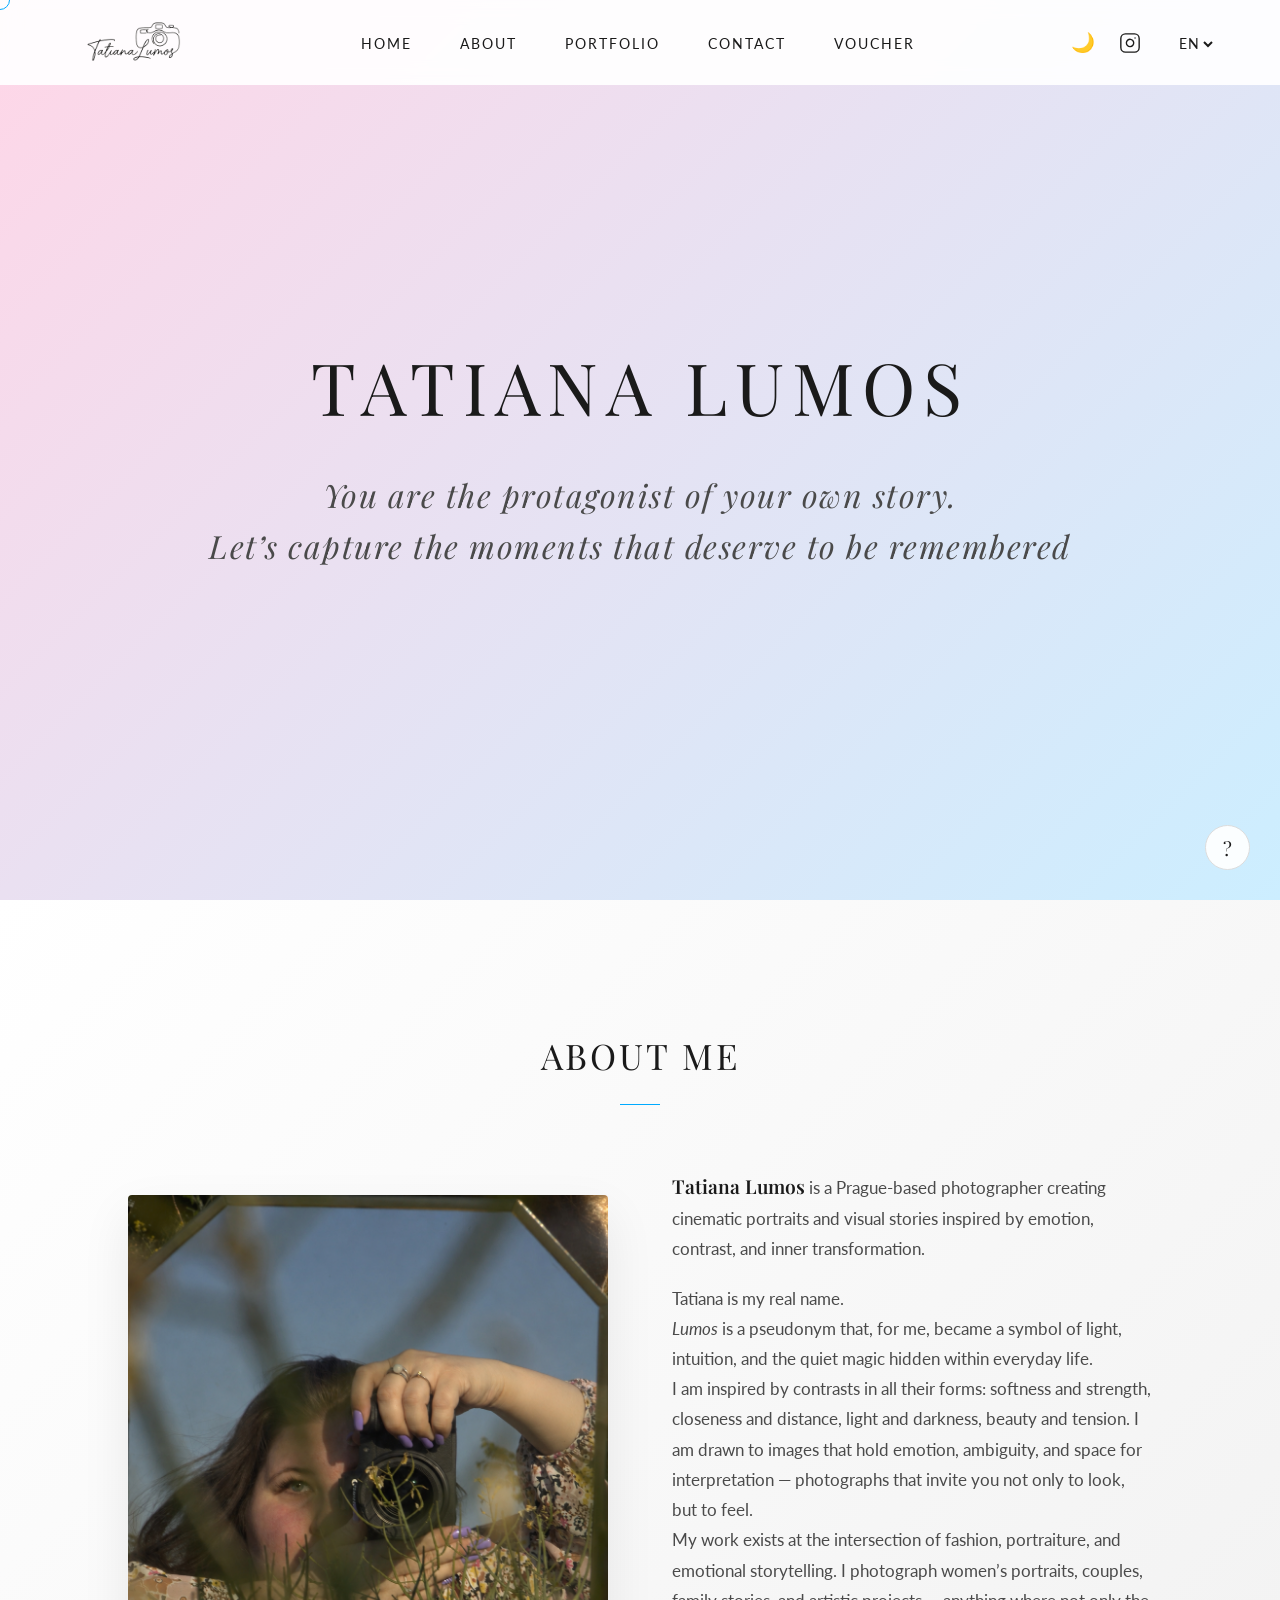
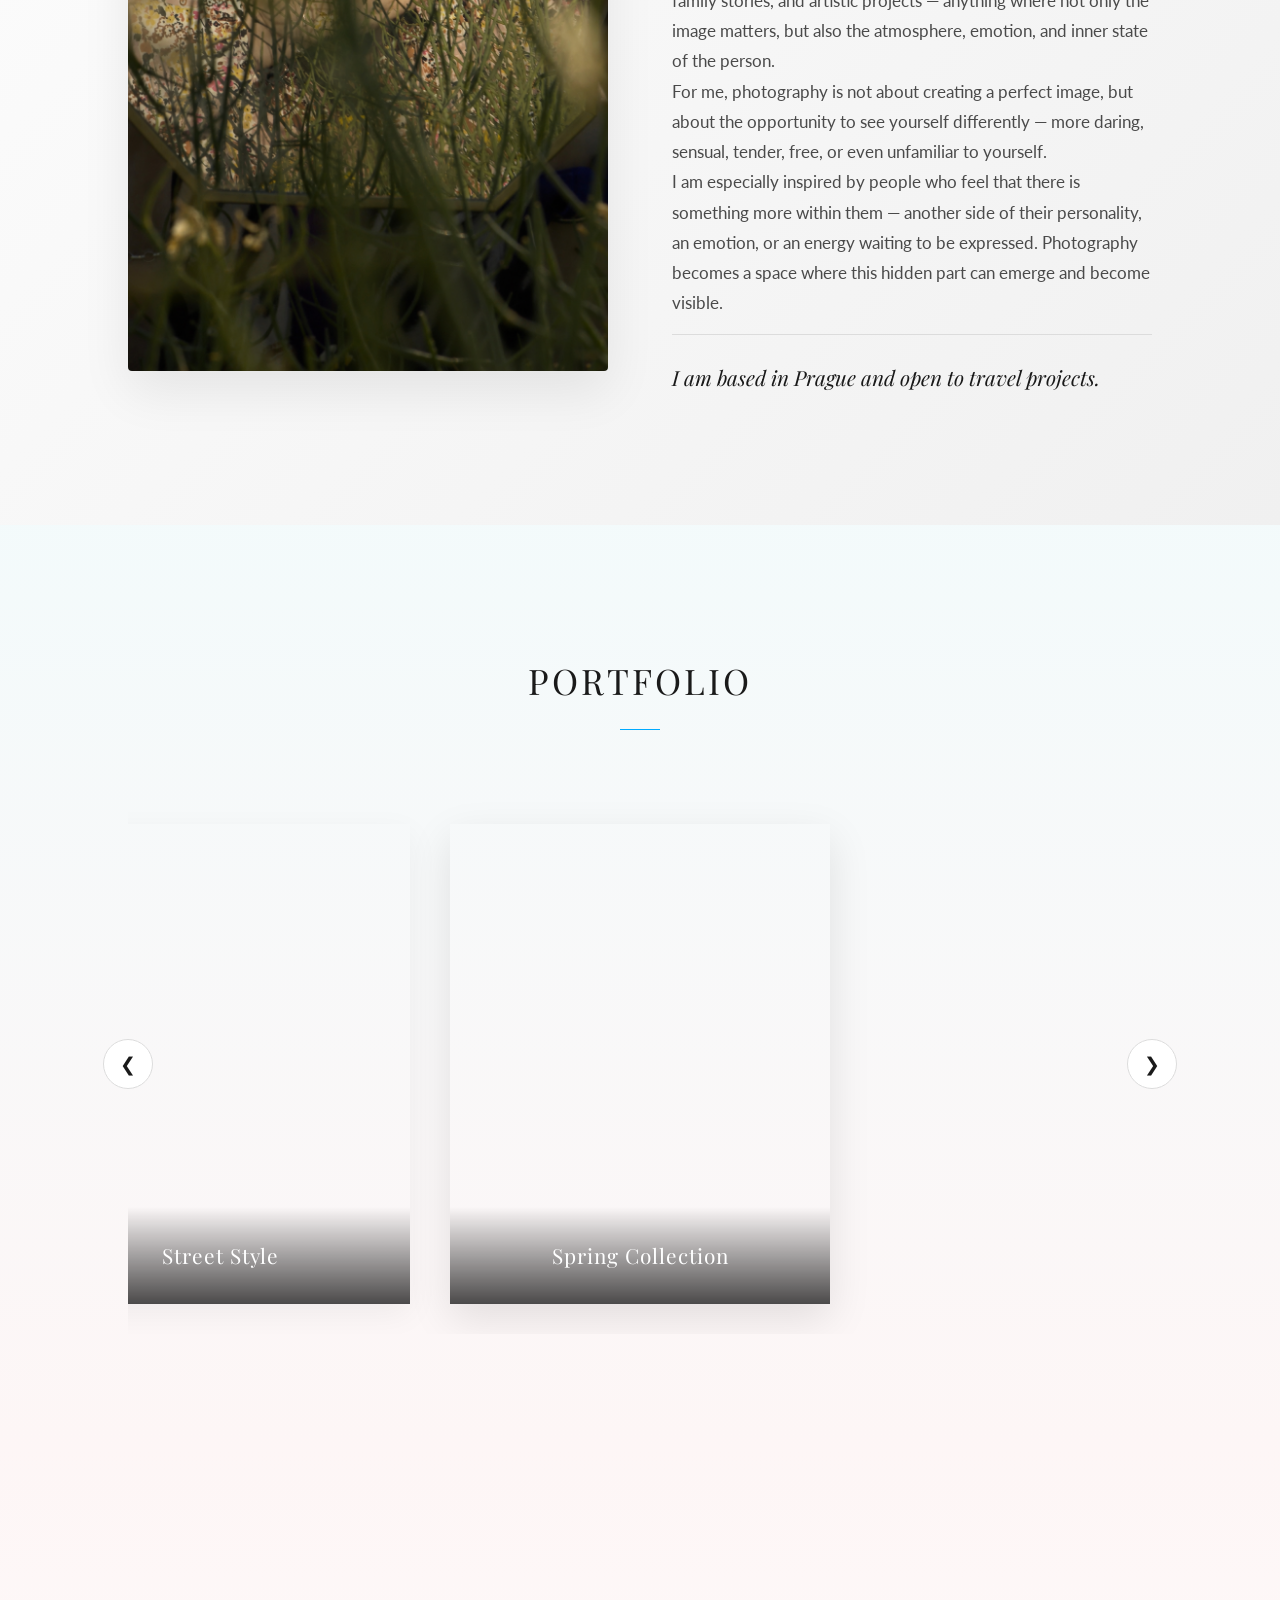
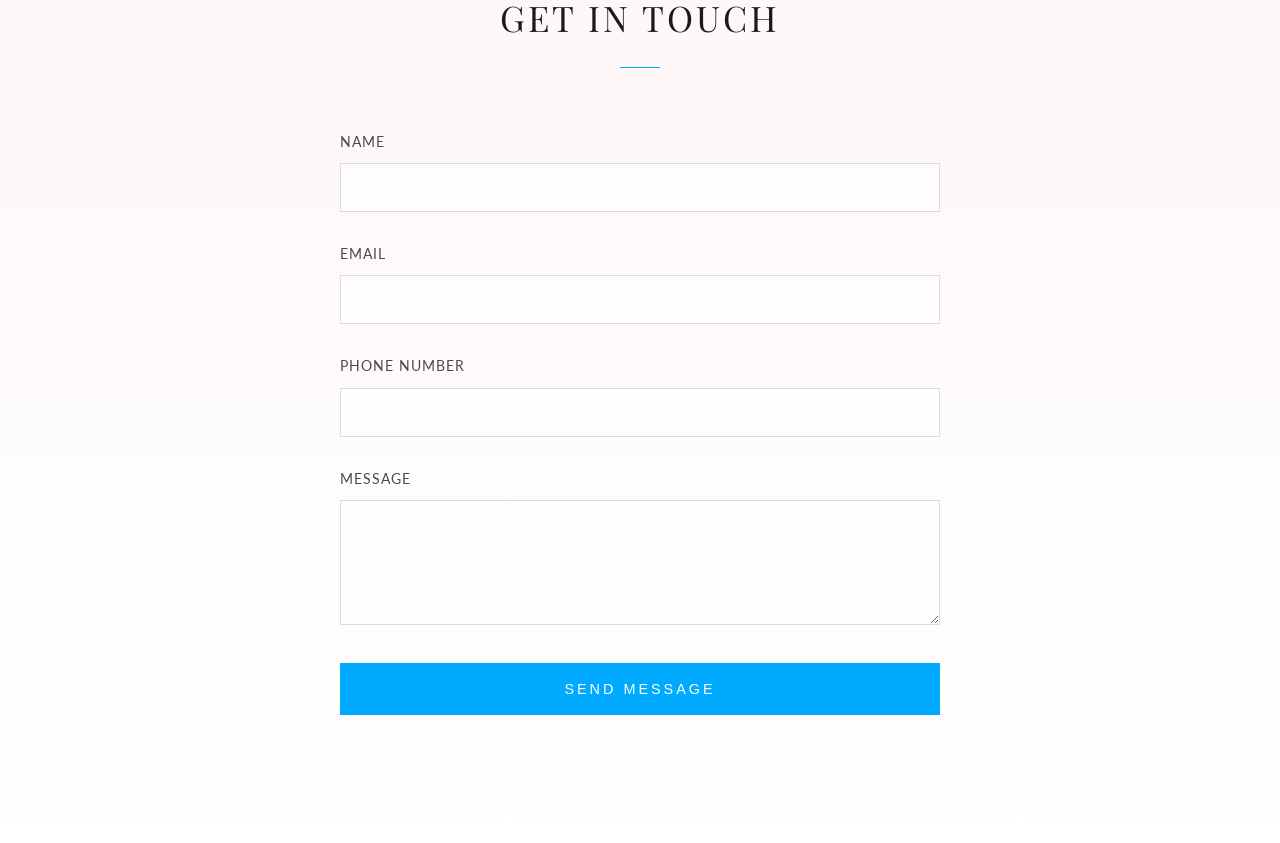
==== index.html @ 55323569 "Add voucher link to navigation menu" ====
<!DOCTYPE html>
<html lang="en">
<head>
    <meta charset="UTF-8">
    <meta name="viewport" content="width=device-width, initial-scale=1.0">
    <title>Tatiana Lumos | Fashion Photography</title>
    <link rel="stylesheet" href="https://cdn.jsdelivr.net/npm/swiper@11/swiper-bundle.min.css" />
    <link rel="stylesheet" href="style.css">
    <link href="https://fonts.googleapis.com/css2?family=Playfair+Display:ital,wght@0,400;0,600;1,400&family=Lato:wght@300;400&display=swap" rel="stylesheet">
    <link href="https://fonts.googleapis.com/css2?family=Italianno&display=swap" rel="stylesheet">
    <link rel="stylesheet" href="https://cdnjs.cloudflare.com/ajax/libs/intl-tel-input/17.0.8/css/intlTelInput.min.css"/>
</head>
<body>
    <div id="camera-flash"></div>
    <div class="custom-cursor"></div>

    <nav class="navbar">
        <a href="#home" class="logo">
            <img src="./bilder/Tatiana_Lumos_Logo.png" alt="Tatiana Lumos Logo" class="logo-img">
        </a>

        <ul class="nav-links">
            <li><a href="#home" data-i18n="nav_home">Home</a></li>
            <li><a href="#about" data-i18n="nav_about">About</a></li>
            <li><a href="#portfolio" data-i18n="nav_portfolio">Portfolio</a></li>
            <li><a href="#contact" data-i18n="nav_contact">Contact</a></li>
            <li><a class='voucher-link' data-i18n='nav_voucher' href='/certificate'>Voucher</a></li>
        </ul>

        <div class="nav-controls">
            <button id="theme-toggle" class="theme-btn" aria-label="Toggle Theme">🌙</button>
            <a href="https://instagram.com/tatiana_lumos" target="_blank" class="ig-btn" aria-label="Instagram">
        <svg viewBox="0 0 24 24" width="22" height="22" stroke="currentColor" stroke-width="1.5" fill="none" stroke-linecap="round" stroke-linejoin="round">
        <rect x="2" y="2" width="20" height="20" rx="5" ry="5"></rect>
        <path d="M16 11.37A4 4 0 1 1 12.63 8 4 4 0 0 1 16 11.37z"></path>
        <line x1="17.5" y1="6.5" x2="17.51" y2="6.5"></line>
    </svg>
</a>
            
            <div class="language-switcher">
                <select id="lang-select">
                    <option value="en">EN</option>
                    <option value="cs">CS</option>
                    <option value="ru">RU</option>
                </select>
            </div>
            <button class="hamburger" id="hamburger-btn" aria-label="Menu">
                <span></span>
                <span></span>
                <span></span>
            </button>
        </div>
    </nav>

    <div class="mobile-overlay" id="mobile-menu">
        <ul class="mobile-nav-links">
            <li><a href="#home" data-i18n="nav_home" onclick="toggleMobileMenu()">Home</a></li>
            <li><a href="#about" data-i18n="nav_about" onclick="toggleMobileMenu()">About</a></li>
            <li><a href="#portfolio" data-i18n="nav_portfolio" onclick="toggleMobileMenu()">Portfolio</a></li>
            <li><a href="#contact" data-i18n="nav_contact" onclick="toggleMobileMenu()">Contact</a></li>
            <li><a data-i18n='nav_voucher' href='/certificate' onclick='toggleMobileMenu()'>Voucher</a></li>
        </ul>
    </div>

    <header id="home" class="hero section">
        <div class="hero-content">
            <h1 data-i18n="hero_title">Tatiana Lumos</h1>
            <p data-i18n="hero_subtitle">You are the protagonist of your own story. 
                <p data-i18n="herosub2">Let’s capture the moments that deserve to be remembered
        </div>
    </header>

    <section id="about" class="section bg-about">
        <h2 class="section-title" data-i18n="about_title">About Me</h2>
        
        <div class="about-grid">
            <div class="about-image">
                <img src="./bilder/A3D9AAAB-E01A-4AA0-B974-B013BA46C874.PNG" alt="Tatiana Lumos Photography" class="about-img">
            </div>
            
            <div class="about-text">
                <p data-i18n="about_p1"><strong>Tatiana Lumos</strong> is a Prague-based photographer creating cinematic portraits and visual stories inspired by emotion, contrast, and inner transformation.</p>
                
                <div id="about-more" class="about-more-content">
                    <p data-i18n="about_p2">Tatiana is my real name.<br><em>Lumos</em> is a pseudonym that, for me, became a symbol of light, intuition, and the quiet magic hidden within everyday life.</p>
                    
                    <p data-i18n="about_p3">I am inspired by contrasts in all their forms: softness and strength, closeness and distance, light and darkness, beauty and tension. I am drawn to images that hold emotion, ambiguity, and space for interpretation — photographs that invite you not only to look, but to feel.</p>
                    
                    <p data-i18n="about_p4">My work exists at the intersection of fashion, portraiture, and emotional storytelling. I photograph women’s portraits, couples, family stories, and artistic projects — anything where not only the image matters, but also the atmosphere, emotion, and inner state of the person.</p>
                    
                    <p data-i18n="about_p5">For me, photography is not about creating a perfect image, but about the opportunity to see yourself differently — more daring, sensual, tender, free, or even unfamiliar to yourself.</p>
                    
                    <p data-i18n="about_p6">I am especially inspired by people who feel that there is something more within them — another side of their personality, an emotion, or an energy waiting to be expressed. Photography becomes a space where this hidden part can emerge and become visible.</p>
                    
                    <p class="about-location" data-i18n="about_location">I am based in Prague and open to travel projects.</p>
                </div>
                
                <button id="read-more-btn" class="read-more-btn" data-i18n="btn_read_more">Read More</button>
            </div>
        </div>
    </section>

    <section id="portfolio" class="section bg-portfolio">
        <h2 class="section-title" data-i18n="portfolio_title">Portfolio</h2>
        
        <div class="portfolio-slider-wrapper">
            <button class="slider-btn prev-btn" aria-label="Previous Album">❮</button>
            
            <div class="swiper album-swiper">
                <div class="swiper-wrapper">
                    <div class="swiper-slide album-card" onclick="openAlbum('spring')">
                        <div class="album-cover" style="background-image: url('https://images.unsplash.com/photo-1490481651871-ab68de25d43d?w=800');"></div>
                        <h3 data-i18n="album_spring">Spring Collection</h3>
                    </div>
                    <div class="swiper-slide album-card" onclick="openAlbum('vogue')">
                        <div class="album-cover" style="background-image: url('https://images.unsplash.com/photo-1515886657613-9f3515b0c78f?w=800');"></div>
                        <h3 data-i18n="album_vogue">Vogue Editorials</h3>
                    </div>
                    <div class="swiper-slide album-card" onclick="openAlbum('street')">
                        <div class="album-cover" style="background-image: url('https://images.unsplash.com/photo-1529139574466-a303027c028b?w=800');"></div>
                        <h3 data-i18n="album_street">Street Style</h3>
                    </div>
                </div>
            </div>
            
            <button class="slider-btn next-btn" aria-label="Next Album">❯</button>
        </div>
    </section>

    <section id="contact" class="section bg-contact">
        <h2 class="section-title" data-i18n="contact_title">Get in Touch</h2>
        <form class="contact-form" id="contactForm">
            <div class="form-group">
                <label for="name" data-i18n="form_name">Name</label>
                <input type="text" id="name" required>
            </div>
            <div class="form-group">
                <label for="email" data-i18n="form_email">Email</label>
                <input type="email" id="email" required>
            </div>
            <div class="form-group">
                <label for="phone" data-i18n="form_number">Telephone</label>
                <input type="tel" id="phone" name="phone">
            </div>
            <div class="form-group">
                <label for="message" data-i18n="form_message">Message</label>
                <textarea id="message" rows="5" required></textarea>
            </div>
            <button type="submit" class="submit-btn" data-i18n="btn_send">Send Message</button>
        </form>
    </section>

    <div id="album-modal" class="modal">
        <span class="close-modal" onclick="closeAlbum()">&times;</span>
        <div class="modal-content" id="modal-gallery"></div>
    </div>

    <div id="lightbox" class="lightbox">
        <span class="lightbox-close" onclick="closeLightbox()">&times;</span>
        <img id="lightbox-img" src="" alt="Fullscreen Photography">
    </div>

    <!-- Info Button & Modal -->
    <button id="info-btn" class="info-btn" aria-label="Legal Info">?</button>
    <div id="info-modal" class="modal">
        <span class="close-modal" id="close-info">&times;</span>
        <div class="legal-content">
            <div class="legal-section">
                <h2 data-i18n="legal_impressum">Impressum</h2>
                <p><strong>Tatiana Lumos</strong></p>
                <p data-i18n="legal_photo">Photography & Visual Arts</p>
                <p data-i18n="legal_location">Prague, Czech Republic</p>
                <p data-i18n="legal_company_id">Company Identification Number: 23149931</p>
            </div>
            <div class="legal-divider"></div>
            <div class="legal-section">
                <h2 data-i18n="legal_resp">Responsible for content</h2>
                <p><strong>Edi Kolgeci</strong></p>
                <p data-i18n="legal_dev">Web Development & Design</p>
                <p>Email: <a href="mailto:kolgeciedi5@gmail.com" class="legal-link">kolgeciedi5@gmail.com</a></p>
                <p data-i18n="legal_location">Prague, Czech Republic</p>
            </div>
        </div>
    </div>

    <script src="https://cdn.jsdelivr.net/npm/swiper@11/swiper-bundle.min.js"></script>
    <script src="https://cdnjs.cloudflare.com/ajax/libs/intl-tel-input/17.0.8/js/intlTelInput.min.js"></script>
    <script src="script.js"></script>
    
</body>
</html>
---- style.css ----
:root {
    --powder-blue: #00aaff;
    --baby-pink: #00aaff;
    --bg-main: #ffffff;
    --bg-hero: linear-gradient(135deg, rgba(255, 51, 136, 0.2), rgba(0, 170, 255, 0.2));
    --bg-about: linear-gradient(135deg, rgba(255, 255, 255, 1), rgba(240, 240, 240, 1));
    --bg-portfolio: linear-gradient(180deg, rgba(176, 224, 230, 0.15) 0%, rgba(244, 194, 194, 0.15) 100%);
    --bg-contact: linear-gradient(180deg, rgba(244, 194, 194, 0.15) 0%, rgba(255,255,255,1) 100%);
    --text-dark: #1a1a1a;
    --text-muted: #4a4a4a;
    --navbar-bg: rgba(255, 255, 255, 0.92);
    --input-bg: rgba(255, 255, 255, 0.5);
    --input-border: #dcdcdc;
    --modal-bg: rgba(255, 255, 255, 0.99);
}

body.dark-mode {
    --bg-main: #121418;
    --bg-hero: linear-gradient(135deg, #181c24 0%, #221a20 100%);
    --bg-about: linear-gradient(180deg, #121418 0%, #161e26 100%);
    --bg-portfolio: linear-gradient(180deg, #161e26 0%, #221a22 100%);
    --bg-contact: linear-gradient(180deg, #221a22 0%, #121418 100%);
    --text-dark: #f5f5f5;
    --text-muted: #b5c0cd;
    --navbar-bg: rgba(18, 20, 24, 0.92);
    --input-bg: rgba(255, 255, 255, 0.03);
    --input-border: #3a414c;
    --modal-bg: rgba(18, 20, 24, 0.99);
}

body.dark-mode .navbar .logo .logo-img,
body.dark-mode img.logo-img {
    filter: invert(1) brightness(1.2) !important;
    -webkit-filter: invert(1) brightness(1.2) !important;
    transform: translateY(-48%); 
}

html { scroll-behavior: smooth; scroll-padding-top: 85px; }
* { margin: 0; padding: 0; box-sizing: border-box; }
body {
    font-family: 'Lato', sans-serif;
    color: var(--text-dark); background-color: var(--bg-main);
    line-height: 1.6; overflow-x: hidden; transition: background-color 0.5s ease, color 0.5s ease;
}

::-webkit-scrollbar { width: 6px; }
::-webkit-scrollbar-track { background: transparent; }
::-webkit-scrollbar-thumb { background: var(--baby-pink); border-radius: 10px; }
::-webkit-scrollbar-thumb:hover { background: var(--powder-blue); }

.fade-in-section {
    opacity: 0; transform: translateY(40px);
    transition: opacity 1.2s cubic-bezier(0.25, 1, 0.5, 1), transform 1.2s cubic-bezier(0.25, 1, 0.5, 1);
    visibility: hidden;
}
.fade-in-section.is-visible { opacity: 1; transform: none; visibility: visible; }

.custom-cursor {
    width: 20px; height: 20px; border: 1px solid var(--baby-pink); border-radius: 50%;
    position: fixed; transform: translate(-50%, -50%); pointer-events: none; z-index: 9999;
    transition: transform 0.1s ease, background-color 0.3s ease, border-color 0.3s ease;
}
@media (min-width: 768px) {
    body { cursor: none; }
    a, button, select, .album-card, .close-modal, .lightbox-close, .modal-content img, .slider-btn, .info-btn { cursor: none !important; }
}
.custom-cursor.hover {
    transform: translate(-50%, -50%) scale(2.5);
    background-color: rgba(176, 224, 230, 0.3); border-color: var(--powder-blue);
}

h1, h2, h3 { font-family: 'Playfair Display', serif; font-weight: 400; letter-spacing: 1px; }
.section-title { text-align: center; font-size: 2.2rem; margin-bottom: 4rem; text-transform: uppercase; letter-spacing: 3px; }
.section-title::after { content: ''; display: block; width: 40px; height: 1px; background-color: var(--baby-pink); margin: 20px auto 0; }

.navbar {
    display: flex; justify-content: space-between; align-items: center; height: 85px; 
    padding: 0 5%; position: fixed; width: 100%; background: var(--navbar-bg);
    backdrop-filter: blur(10px); z-index: 1000; transition: background 0.5s ease;
}
.logo { position: relative; width: 140px; height: 100%; display: flex; align-items: center; }
.logo-img {
    position: absolute; left: 0; top: 50%; transform: translateY(-48%); 
    width: 140px; height: auto; z-index: 1001; transition: transform 0.3s ease, filter 0.5s ease;
}
.logo:hover .logo-img { transform: translateY(-48%) scale(1.03); }

.nav-links { list-style: none; display: flex; gap: 3rem; }
.nav-links a { text-decoration: none; color: var(--text-dark); font-size: 0.85rem; text-transform: uppercase; letter-spacing: 2px; transition: color 0.3s; }
.nav-links a:hover { color: var(--powder-blue); }
.nav-controls { display: flex; align-items: center; gap: 1.5rem; }
.theme-btn { background: none; border: none; font-size: 1.2rem; outline: none; transition: transform 0.3s ease; }
.theme-btn:hover { transform: scale(1.2); }
#lang-select { border: none; background: transparent; color: var(--text-dark); font-family: 'Lato', sans-serif; font-size: 0.85rem; letter-spacing: 1px; outline: none; }

.hamburger { display: none; flex-direction: column; justify-content: space-between; width: 24px; height: 18px; background: transparent; border: none; outline: none; }
.hamburger span { width: 100%; height: 1px; background-color: var(--text-dark); transition: all 0.3s ease; }
.hamburger.active span:nth-child(1) { transform: translateY(8.5px) rotate(45deg); }
.hamburger.active span:nth-child(2) { opacity: 0; }
.hamburger.active span:nth-child(3) { transform: translateY(-8.5px) rotate(-45deg); }

.mobile-overlay {
    position: fixed; top: 0; left: 0; width: 100%; height: 100vh; background-color: var(--navbar-bg); backdrop-filter: blur(20px);
    z-index: 999; display: flex; justify-content: center; align-items: center; opacity: 0; pointer-events: none; transition: opacity 0.4s ease;
}
.mobile-overlay.active { opacity: 1; pointer-events: auto; }
.mobile-nav-links { list-style: none; text-align: center; }
.mobile-nav-links li { margin: 2.5rem 0; }
.mobile-nav-links a { text-decoration: none; color: var(--text-dark); font-family: 'Playfair Display', serif; font-size: 2rem; letter-spacing: 2px; text-transform: uppercase; }

.section { padding: 8rem 10%; }
.hero { background: var(--bg-hero); height: 100vh; display: flex; flex-direction: column; align-items: center; justify-content: center; text-align: center; }
.bg-about { background: var(--bg-about); }
.bg-portfolio { background: var(--bg-portfolio); }
.bg-contact { background: var(--bg-contact); }

.hero h1 { 
    font-size: 4.5rem; 
    letter-spacing: 8px; 
    margin-bottom: 25px;
    text-transform: uppercase; 
}

/* KOMPLETT ГњBERARBEITETER UNTERTITEL */
.hero p { 
    font-family: 'Playfair Display', serif; /* UnterstГјtzt alle Sprachen perfekt */
    font-style: italic; /* Macht es Гјberall schГ¶n kursiv */
    font-size: clamp(1.1rem, 2.5vw, 2rem); /* Dynamische GrГ¶Гџe */
    text-align: center; /* Verhindert das blockige Aussehen */
    letter-spacing: 1.5px; 
    color: var(--text-muted);
    line-height: 1.6;  
    margin: 0 auto;
    max-width: 2500px; /* Bricht den Text elegant um, bevor er zu lang wird */
    padding: 0 20px;
    word-break: break-word; /* Verhindert das Herausschieben Гјber den Rand */
}

.about-grid {
    display: grid;
    grid-template-columns: 1fr 1fr;
    gap: 4rem;
    align-items: center;
    max-width: 1100px;
    margin: 0 auto;
}
.about-image {
    position: relative;
    border-radius: 4px;
    overflow: hidden;
    box-shadow: 0 20px 50px rgba(0,0,0,0.08);
}
.about-img {
    width: 100%;
    height: auto;
    display: block;
    transition: transform 0.6s cubic-bezier(0.25, 1, 0.5, 1);
}
.about-image:hover .about-img {
    transform: scale(1.03);
}
.about-text {
    text-align: left;
    display: flex;
    flex-direction: column;
    gap: 1.2rem;
}
.about-text p {
    font-size: 1.05rem;
    color: var(--text-muted);
    line-height: 1.8;
}
.about-text strong {
    color: var(--text-dark);
    font-family: 'Playfair Display', serif;
    font-size: 1.2rem;
    font-weight: 600;
}
.about-location {
    margin-top: 1rem;
    font-family: 'Playfair Display', serif !important;
    font-size: 1.3rem !important;
    font-style: italic;
    color: var(--text-dark) !important;
    border-top: 1px solid var(--input-border);
    padding-top: 1.5rem;
}

.portfolio-slider-wrapper { position: relative; display: flex; align-items: center; max-width: 1200px; margin: 0 auto; }
.album-swiper { width: 100%; padding: 30px 0; overflow: hidden; }

.swiper-slide {
    width: 380px !important; 
    position: relative; 
    overflow: hidden; 
    box-shadow: 0 10px 30px rgba(0,0,0,0.05);
    transition: transform 0.4s ease, box-shadow 0.4s ease;
}
.swiper-slide-active {
    transform: scale(1.02);
    box-shadow: 0 15px 40px rgba(0,0,0,0.1);
}

.album-cover { height: 480px; background-size: cover; background-position: center; transition: transform 0.8s cubic-bezier(0.25, 1, 0.5, 1); }
.album-card:hover .album-cover { transform: scale(1.04); }
.album-card h3 {
    position: absolute; bottom: 0; width: 100%; padding: 2rem 1.5rem;
    background: linear-gradient(transparent, rgba(0, 0, 0, 0.7)); color: white; text-align: center; font-size: 1.3rem; letter-spacing: 1px;
}

.slider-btn {
    background: var(--navbar-bg); color: var(--text-dark); border: 1px solid var(--input-border);
    border-radius: 50%; width: 50px; height: 50px; font-size: 1.2rem; display: flex; justify-content: center; align-items: center;
    position: absolute; z-index: 10; transition: all 0.3s ease; backdrop-filter: blur(5px);
}
.prev-btn { left: -25px; }
.next-btn { right: -25px; }
.slider-btn:hover { background: var(--baby-pink); color: #fff; border-color: var(--baby-pink); transform: scale(1.1); }

.contact-form { max-width: 600px; margin: 0 auto; }
.form-group { margin-bottom: 2rem; }
.form-group label { display: block; margin-bottom: 0.6rem; font-size: 0.85rem; text-transform: uppercase; letter-spacing: 1px; color: var(--text-muted); }
.form-group input, .form-group textarea {
    width: 100%; padding: 14px; border: 1px solid var(--input-border); background: var(--input-bg);
    color: var(--text-dark); font-family: 'Lato', sans-serif; font-size: 1rem; transition: 0.4s;
}
.form-group input:focus, .form-group textarea:focus { outline: none; border-color: var(--powder-blue); }
.submit-btn {
    background-color: var(--baby-pink); color: white; border: none; padding: 18px;
    font-size: 0.9rem; letter-spacing: 3px; text-transform: uppercase; width: 100%; transition: 0.3s;
}
.submit-btn:hover { background-color: var(--powder-blue); }

.modal { display: none; position: fixed; z-index: 2000; left: 0; top: 0; width: 100%; height: 100%; background-color: var(--modal-bg); overflow-y: auto; transition: background-color 0.5s ease; }
.close-modal { position: fixed; top: 30px; right: 40px; font-size: 2.5rem; font-weight: 200; color: var(--text-dark); z-index: 2001; transition: color 0.3s; }
.close-modal:hover { color: var(--baby-pink); }
.modal-content { column-count: 2; column-gap: 24px; padding: 8rem 8%; max-width: 1200px; margin: 0 auto; }
.modal-content img { width: 100%; height: auto; margin-bottom: 24px; display: inline-block; box-shadow: 0 4px 25px rgba(0,0,0,0.05); transition: transform 0.4s, filter 0.4s; }
.modal-content img:hover { transform: scale(1.02); filter: brightness(0.9); }

.lightbox { display: flex; position: fixed; z-index: 3000; left: 0; top: 0; width: 100%; height: 100%; background-color: rgba(0, 0, 0, 0.95); justify-content: center; align-items: center; opacity: 0; pointer-events: none; transition: opacity 0.4s ease; }
.lightbox.active { opacity: 1; pointer-events: auto; }
.lightbox img { max-width: 90%; max-height: 90vh; object-fit: contain; transform: scale(0.95); transition: transform 0.4s ease; }
.lightbox.active img { transform: scale(1); }
.lightbox-close { position: absolute; top: 30px; right: 40px; font-size: 3rem; color: #ffffff; font-weight: 200; }
.lightbox-close:hover { color: var(--baby-pink); }

.info-btn {
    position: fixed; bottom: 30px; right: 30px; width: 45px; height: 45px;
    background: var(--navbar-bg); color: var(--text-dark); border: 1px solid var(--input-border);
    border-radius: 50%; font-family: 'Playfair Display', serif; font-size: 1.2rem;
    z-index: 900; backdrop-filter: blur(5px); transition: all 0.3s ease;
}
.info-btn:hover { background: var(--baby-pink); color: white; border-color: var(--baby-pink); transform: rotate(15deg) scale(1.1); }

.legal-content {
    display: flex; flex-direction: column; align-items: center; justify-content: center;
    height: 100%; text-align: center; padding: 2rem;
}
.legal-section h2 { margin-bottom: 1.5rem; font-size: 1.8rem; color: var(--text-dark); }
.legal-section p { margin-bottom: 0.5rem; color: var(--text-muted); font-size: 1rem; }
.legal-divider { width: 60px; height: 1px; background: var(--baby-pink); margin: 3rem 0; opacity: 0.5; }

.legal-link {
    color: var(--text-dark);
    text-decoration: none;
    border-bottom: 1px dashed var(--baby-pink);
    transition: color 0.3s ease, border-color 0.3s ease;
}

.legal-link:hover {
    color: var(--powder-blue);
    border-bottom-color: var(--powder-blue);
}

.ig-btn {
    color: var(--text-dark);
    display: flex;
    align-items: center;
    transition: color 0.3s ease, transform 0.3s ease;
    margin-right: 10px;
}
.ig-btn:hover {
    color: var(--powder-blue);
    transform: scale(1.1);
}

#camera-flash {
    position: fixed;
    top: 0;
    left: 0;
    width: 100vw;
    height: 100vh;
    background-color: white;
    z-index: 99999;
    opacity: 0;
    pointer-events: none;
    transition: opacity 0.5s ease-out;
}
#camera-flash.flash-active {
    opacity: 1;
    transition: opacity 0.05s ease-in;
}

.read-more-btn {
    display: none; 
    background: transparent;
    border: 1px solid var(--input-border);
    color: var(--text-dark);
    padding: 10px 20px;
    font-family: 'Lato', sans-serif;
    text-transform: uppercase;
    letter-spacing: 1px;
    margin-top: 15px;
    transition: all 0.3s;
}
.read-more-btn:hover {
    background: var(--baby-pink);
    color: white;
    border-color: var(--baby-pink);
}

@media (max-width: 900px) {
    .about-grid { grid-template-columns: 1fr; gap: 2.5rem; }
    .about-text { text-align: center; }
    .about-location { border-top: none; border-bottom: 1px solid var(--input-border); padding-bottom: 1.5rem; }
    
    .about-more-content {
        max-height: 0;
        overflow: hidden;
        transition: max-height 0.6s ease-in-out;
    }
    .about-more-content.expanded {
        max-height: 2000px;
    }
    .read-more-btn {
        display: inline-block;
    }
}

@media (max-width: 600px) {
    .nav-links { display: none; }
    .hamburger { display: flex; } 
    .modal-content { column-count: 1; }
    .hero h1 { font-size: 2.2rem; }
    .hero p { padding: 0 15px; } /* clamp Гјbernimmt die GrГ¶Гџe */
    .section { padding: 6rem 5%; }
    .logo-img { width: 110px; }
    .swiper-slide { width: 85vw !important; }
    .slider-btn { display: none; }
    .info-btn { bottom: 20px; right: 20px; width: 40px; height: 40px; }
}
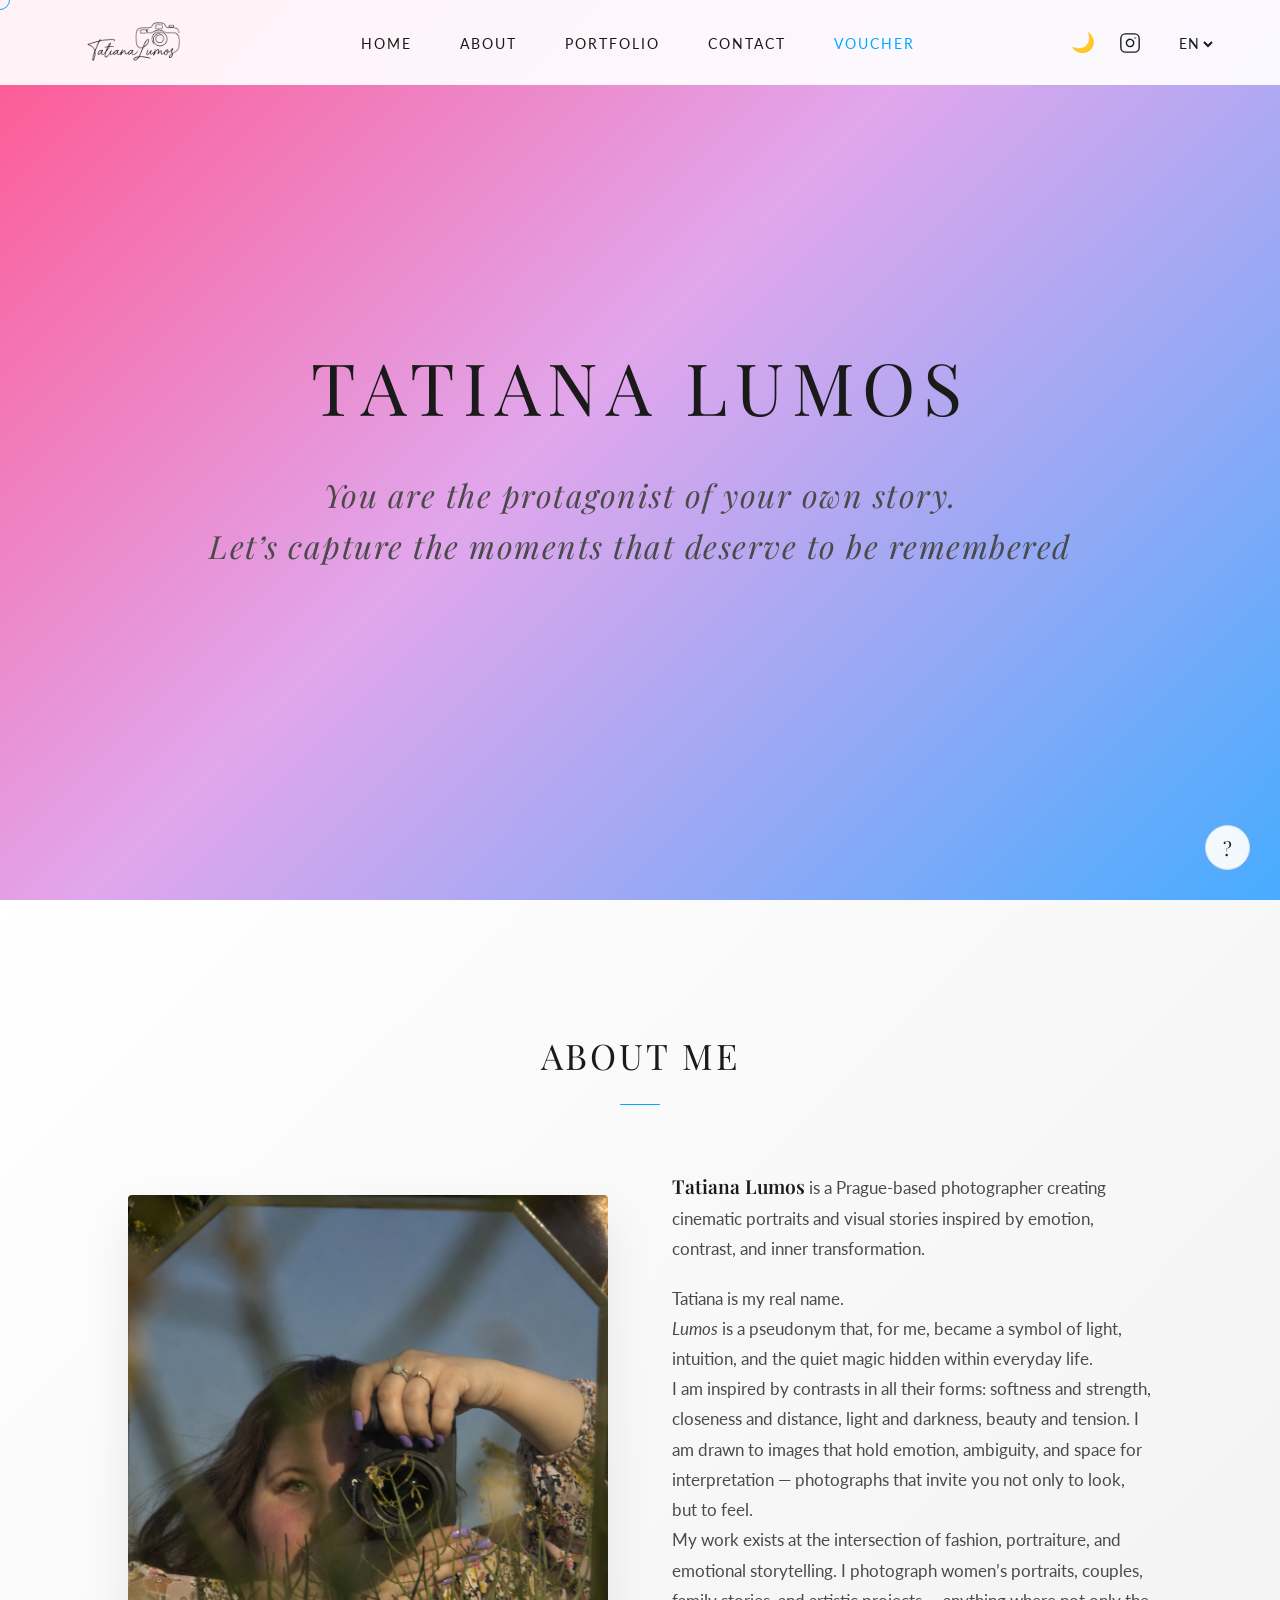
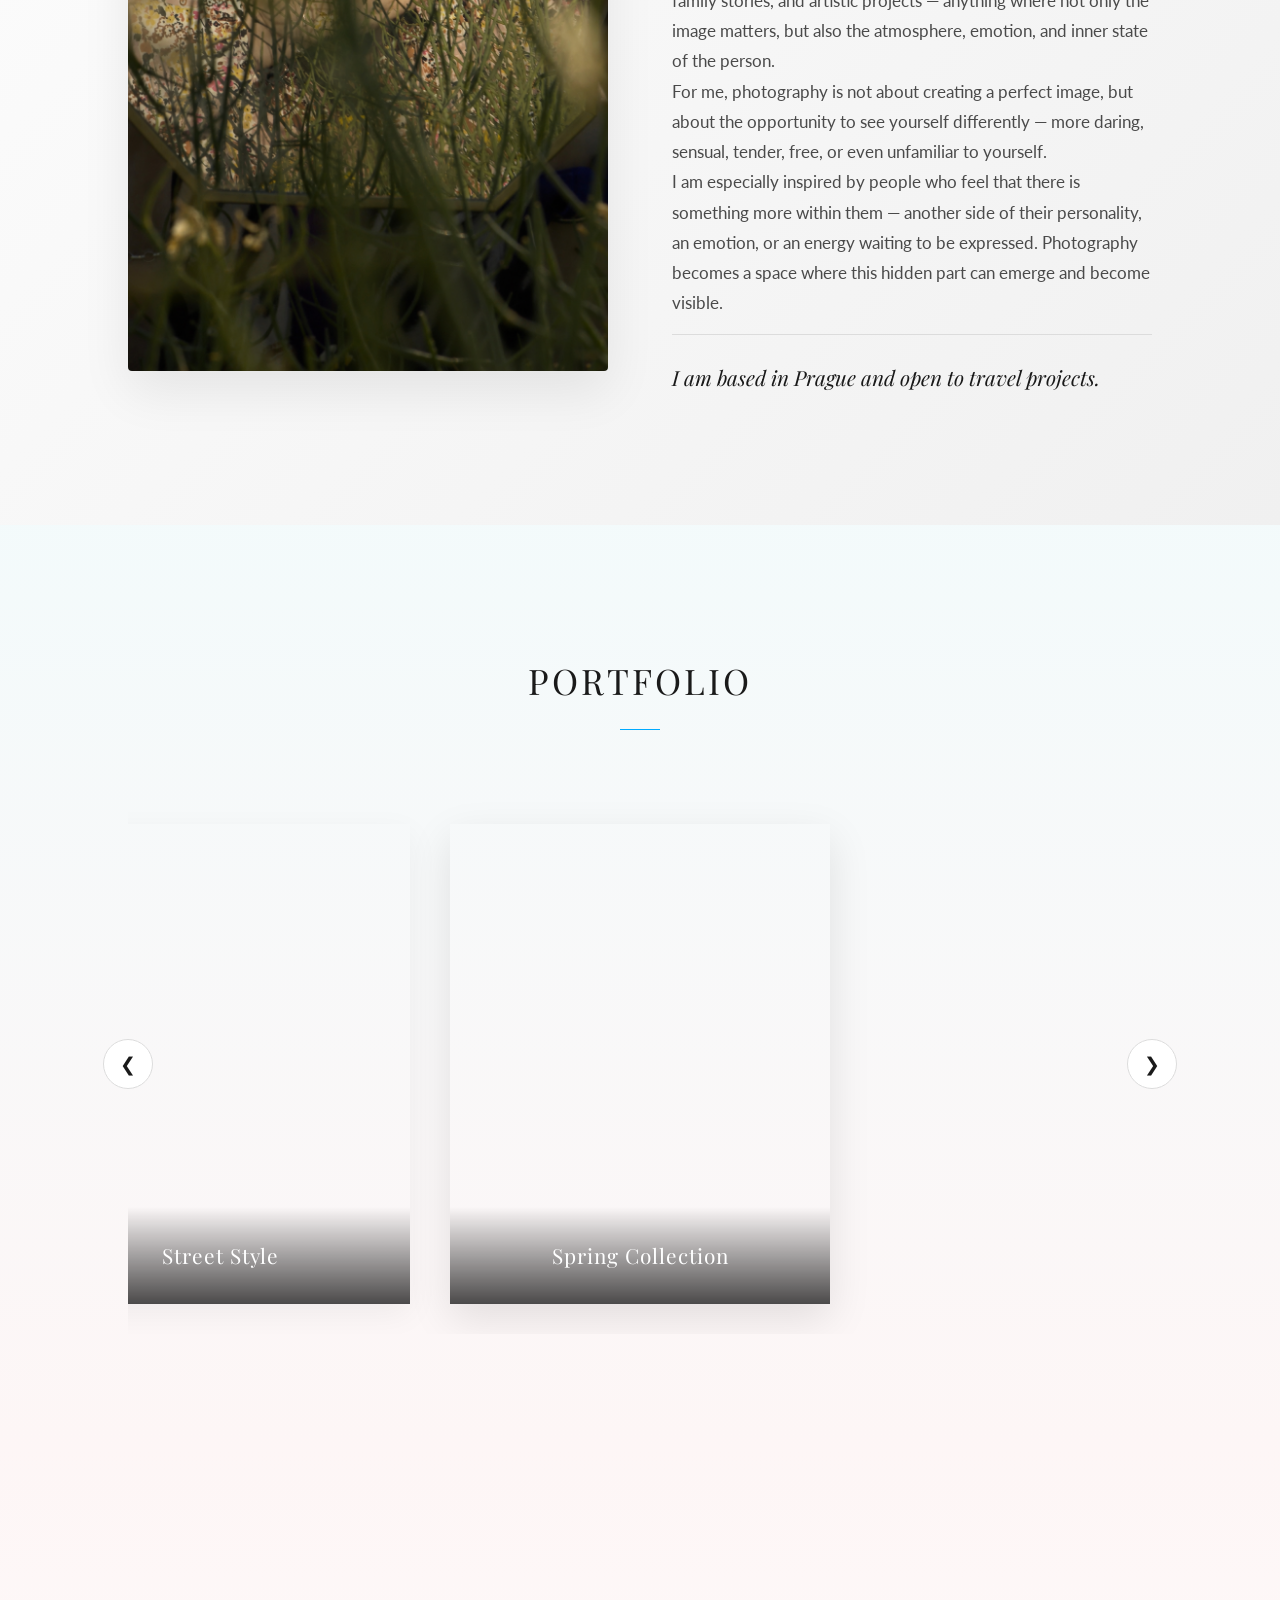
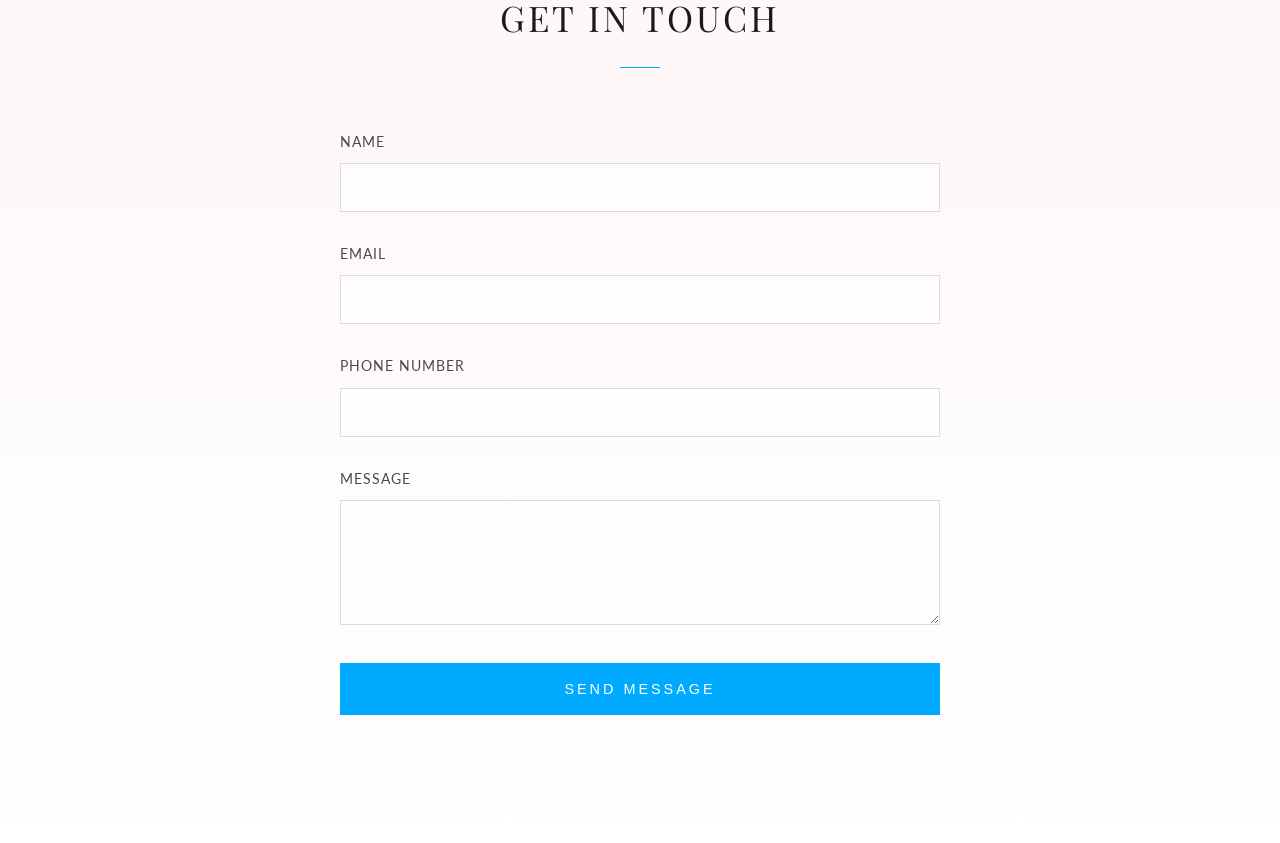
==== commit 31c85604: "Create a smooth, interactive maintenance start screen (6a286e4ab31e45379c6cf4c7)" ====
--- a/index.html
+++ b/index.html
@@ -24,7 +24,7 @@
             <li><a href="#about" data-i18n="nav_about">About</a></li>
             <li><a href="#portfolio" data-i18n="nav_portfolio">Portfolio</a></li>
             <li><a href="#contact" data-i18n="nav_contact">Contact</a></li>
-            <li><a class='voucher-link' data-i18n='nav_voucher' href='/certificate'>Voucher</a></li>
+            <li><a href="certificate.html" data-i18n="nav_voucher" class="voucher-link">Voucher</a></li>
         </ul>
 
         <div class="nav-controls">
@@ -58,7 +58,7 @@
             <li><a href="#about" data-i18n="nav_about" onclick="toggleMobileMenu()">About</a></li>
             <li><a href="#portfolio" data-i18n="nav_portfolio" onclick="toggleMobileMenu()">Portfolio</a></li>
             <li><a href="#contact" data-i18n="nav_contact" onclick="toggleMobileMenu()">Contact</a></li>
-            <li><a data-i18n='nav_voucher' href='/certificate' onclick='toggleMobileMenu()'>Voucher</a></li>
+            <li><a href="certificate.html" data-i18n="nav_voucher" onclick="toggleMobileMenu()">Voucher</a></li>
         </ul>
     </div>
 
--- a/style.css
+++ b/style.css
@@ -2,7 +2,7 @@
     --powder-blue: #00aaff;
     --baby-pink: #00aaff;
     --bg-main: #ffffff;
-    --bg-hero: linear-gradient(135deg, rgba(255, 51, 136, 0.2), rgba(0, 170, 255, 0.2));
+    --bg-hero: linear-gradient(135deg, rgba(255, 20, 100, 0.72) 0%, rgba(170, 0, 200, 0.35) 45%, rgba(0, 140, 255, 0.72) 100%);
     --bg-about: linear-gradient(135deg, rgba(255, 255, 255, 1), rgba(240, 240, 240, 1));
     --bg-portfolio: linear-gradient(180deg, rgba(176, 224, 230, 0.15) 0%, rgba(244, 194, 194, 0.15) 100%);
     --bg-contact: linear-gradient(180deg, rgba(244, 194, 194, 0.15) 0%, rgba(255,255,255,1) 100%);
@@ -88,6 +88,10 @@
 .nav-links { list-style: none; display: flex; gap: 3rem; }
 .nav-links a { text-decoration: none; color: var(--text-dark); font-size: 0.85rem; text-transform: uppercase; letter-spacing: 2px; transition: color 0.3s; }
 .nav-links a:hover { color: var(--powder-blue); }
+.voucher-link {
+    color: var(--powder-blue) !important;
+    letter-spacing: 2px;
+}
 .nav-controls { display: flex; align-items: center; gap: 1.5rem; }
 .theme-btn { background: none; border: none; font-size: 1.2rem; outline: none; transition: transform 0.3s ease; }
 .theme-btn:hover { transform: scale(1.2); }
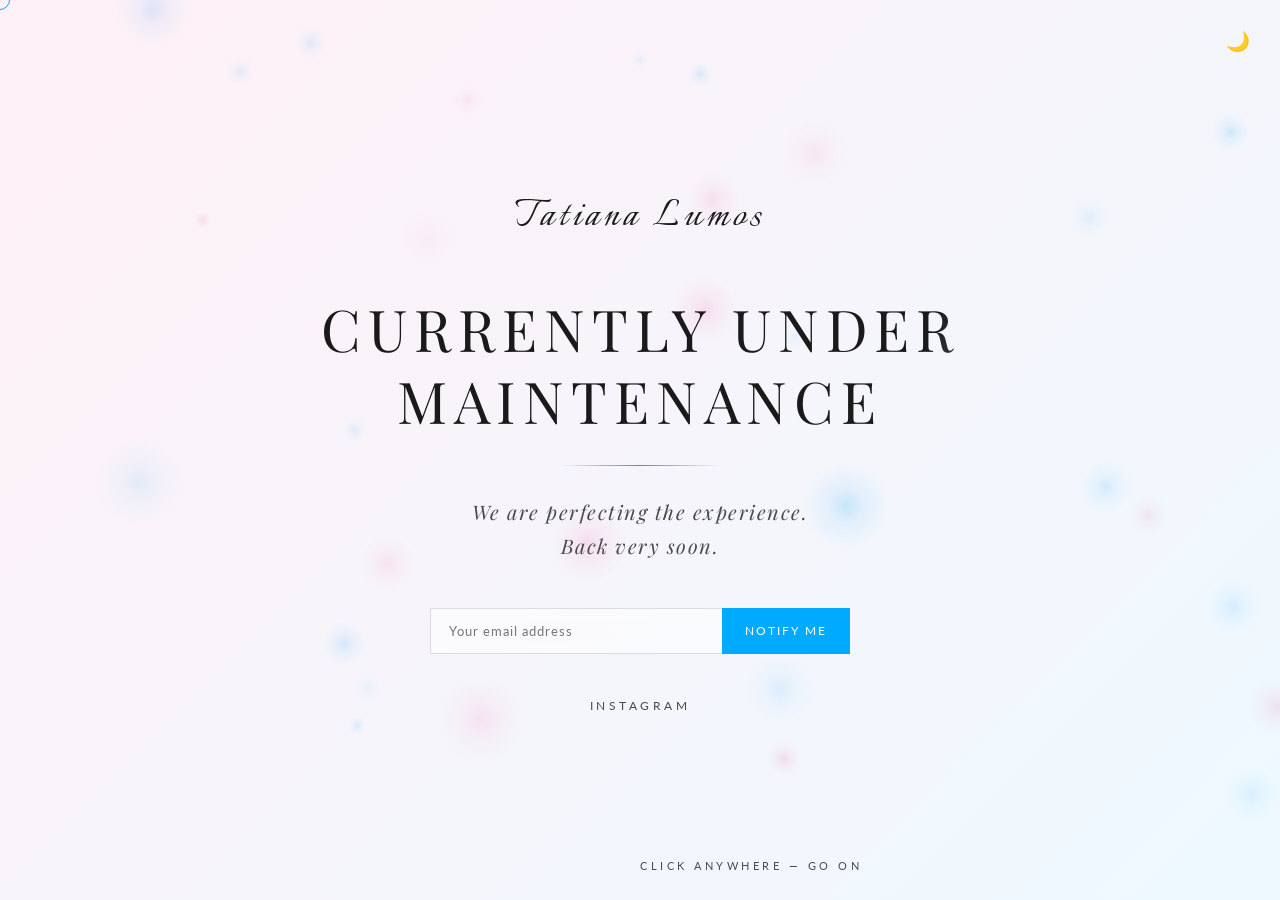
==== commit 645d9852: "Rename index to index.html" ====
--- a/index.html
+++ b/index.html
@@ -3,189 +3,718 @@
 <head>
     <meta charset="UTF-8">
     <meta name="viewport" content="width=device-width, initial-scale=1.0">
-    <title>Tatiana Lumos | Fashion Photography</title>
-    <link rel="stylesheet" href="https://cdn.jsdelivr.net/npm/swiper@11/swiper-bundle.min.css" />
-    <link rel="stylesheet" href="style.css">
-    <link href="https://fonts.googleapis.com/css2?family=Playfair+Display:ital,wght@0,400;0,600;1,400&family=Lato:wght@300;400&display=swap" rel="stylesheet">
+    <title>Tatiana Lumos | Maintenance</title>
+    <link href="https://fonts.googleapis.com/css2?family=Playfair+Display:ital,wght@0,400;0,600;1,400;1,600&family=Lato:wght@300;400&display=swap" rel="stylesheet">
     <link href="https://fonts.googleapis.com/css2?family=Italianno&display=swap" rel="stylesheet">
-    <link rel="stylesheet" href="https://cdnjs.cloudflare.com/ajax/libs/intl-tel-input/17.0.8/css/intlTelInput.min.css"/>
+    <style>
+
+        :root {
+            --powder-blue: #00aaff;
+            --baby-pink: #00aaff;
+            --bg-main: #ffffff;
+            --text-dark: #1a1a1a;
+            --text-muted: #4a4a4a;
+            --navbar-bg: rgba(255, 255, 255, 0.92);
+            --input-bg: rgba(255, 255, 255, 0.5);
+            --input-border: #dcdcdc;
+        }
+
+        body.dark-mode {
+            --bg-main: #121418;
+            --text-dark: #f5f5f5;
+            --text-muted: #b5c0cd;
+            --navbar-bg: rgba(18, 20, 24, 0.92);
+            --input-bg: rgba(255, 255, 255, 0.03);
+            --input-border: #3a414c;
+        }
+
+        html, * { margin: 0; padding: 0; box-sizing: border-box; }
+
+        body {
+            font-family: 'Lato', sans-serif;
+            background-color: var(--bg-main);
+            color: var(--text-dark);
+            height: 100dvh;
+            overflow: hidden;
+            transition: background-color 0.5s ease, color 0.5s ease;
+        }
+
+        @media (min-width: 768px) {
+            body { cursor: none; }
+            a, button, input { cursor: none !important; }
+        }
+
+        #bokeh-canvas {
+            position: fixed;
+            inset: 0;
+            width: 100%; height: 100%;
+            z-index: 0;
+            pointer-events: none;
+        }
+
+        .bg-overlay {
+            position: fixed;
+            inset: 0;
+            background: linear-gradient(135deg, rgba(255, 51, 136, 0.07) 0%, rgba(0, 170, 255, 0.07) 100%);
+            z-index: 1;
+            pointer-events: none;
+            transition: background 0.5s ease;
+        }
+
+        body.dark-mode .bg-overlay {
+            background: linear-gradient(135deg, #181c24 0%, #221a20 100%);
+        }
+
+        #camera-flash {
+            position: fixed;
+            inset: 0;
+            background-color: white;
+            z-index: 99999;
+            opacity: 0;
+            pointer-events: none;
+            transition: opacity 0.5s ease-out;
+        }
+        #camera-flash.flash-active {
+            opacity: 1;
+            transition: opacity 0.05s ease-in;
+        }
+
+
+        .custom-cursor {
+            width: 20px; height: 20px;
+            border: 1px solid var(--baby-pink);
+            border-radius: 50%;
+            position: fixed;
+            transform: translate(-50%, -50%);
+            pointer-events: none;
+            z-index: 9999;
+            transition: transform 0.1s ease, background-color 0.3s ease, border-color 0.3s ease;
+        }
+        .custom-cursor.hover {
+            transform: translate(-50%, -50%) scale(2.5);
+            background-color: rgba(176, 224, 230, 0.3);
+            border-color: var(--powder-blue);
+        }
+
+      
+        .theme-btn {
+            position: fixed;
+            top: 30px; right: 30px;
+            background: none;
+            border: none;
+            font-size: 1.2rem;
+            outline: none;
+            z-index: 500;
+            transition: transform 0.3s ease;
+            cursor: none;
+        }
+        .theme-btn:hover { transform: scale(1.2) rotate(12deg); }
+
+        
+        .maintenance-container {
+            position: relative;
+            z-index: 10;
+            height: 100dvh;
+            display: flex;
+            flex-direction: column;
+            align-items: center;
+            justify-content: center;
+            text-align: center;
+            padding: 2rem;
+            gap: 0;
+        }
+
+        
+        .logo-wordmark {
+            font-family: 'Italianno', cursive;
+            font-size: 3rem;
+            color: var(--text-dark);
+            letter-spacing: 4px;
+            margin-bottom: 2.8rem;
+            opacity: 0;
+            animation: fadeUp 1s cubic-bezier(0.25, 1, 0.5, 1) 0.3s forwards;
+            transition: color 0.5s;
+        }
+
+       
+        .maintenance-title {
+            font-family: 'Playfair Display', serif;
+            font-weight: 400;
+            font-size: clamp(1.8rem, 4.5vw, 3.8rem);
+            letter-spacing: 7px;
+            text-transform: uppercase;
+            line-height: 1.25;
+            margin-bottom: 0;
+            opacity: 0;
+            /* Shimmer is applied after fade-up via JS adding class */
+            animation: fadeUp 1s cubic-bezier(0.25, 1, 0.5, 1) 0.6s forwards;
+            position: relative;
+            /* Shimmer background */
+            background: linear-gradient(
+                105deg,
+                var(--text-dark) 0%,
+                var(--text-dark) 38%,
+                rgba(176, 224, 230, 0.95) 50%,
+                var(--text-dark) 62%,
+                var(--text-dark) 100%
+            );
+            background-size: 250% auto;
+            -webkit-background-clip: text;
+            background-clip: text;
+            -webkit-text-fill-color: transparent;
+        }
+
+        .maintenance-title.shimmer-active {
+            animation: fadeUp 1s cubic-bezier(0.25, 1, 0.5, 1) 0.6s forwards,
+                       shimmer 5s linear 1.8s infinite;
+        }
+
+        @keyframes shimmer {
+            0%   { background-position: 250% center; }
+            100% { background-position: -250% center; }
+        }
+
+       
+        .deco-line {
+            width: 0;
+            height: 1px;
+            background: linear-gradient(90deg, transparent, var(--baby-pink), transparent);
+            margin: 1.8rem auto;
+            animation: expandLine 1.2s cubic-bezier(0.25, 1, 0.5, 1) 1.3s forwards;
+        }
+
+        @keyframes expandLine {
+            from { width: 0; opacity: 0; }
+            to   { width: 160px; opacity: 1; }
+        }
+
+       
+        .maintenance-subtitle {
+            font-family: 'Playfair Display', serif;
+            font-style: italic;
+            font-size: clamp(0.9rem, 2vw, 1.25rem);
+            color: var(--text-muted);
+            letter-spacing: 1.5px;
+            margin-bottom: 2.8rem;
+            line-height: 1.7;
+            opacity: 0;
+            animation: fadeUp 1s cubic-bezier(0.25, 1, 0.5, 1) 1s forwards;
+            transition: color 0.5s;
+        }
+
+        
+        .notify-wrapper {
+            opacity: 0;
+            animation: fadeUp 1s cubic-bezier(0.25, 1, 0.5, 1) 1.4s forwards;
+            width: 100%;
+            max-width: 420px;
+        }
+
+        .notify-form {
+            display: flex;
+        }
+
+        .notify-input {
+            flex: 1;
+            padding: 14px 18px;
+            border: 1px solid var(--input-border);
+            border-right: none;
+            background: var(--input-bg);
+            color: var(--text-dark);
+            font-family: 'Lato', sans-serif;
+            font-size: 0.84rem;
+            letter-spacing: 1px;
+            outline: none;
+            transition: border-color 0.3s, background 0.5s;
+            backdrop-filter: blur(6px);
+        }
+        .notify-input::placeholder { color: var(--text-muted); opacity: 0.75; }
+        .notify-input:focus { border-color: var(--powder-blue); }
+
+        .notify-btn {
+            padding: 14px 22px;
+            background: var(--baby-pink);
+            color: #fff;
+            border: 1px solid var(--baby-pink);
+            font-family: 'Lato', sans-serif;
+            font-size: 0.78rem;
+            letter-spacing: 2px;
+            text-transform: uppercase;
+            white-space: nowrap;
+            transition: background 0.3s, transform 0.2s, border-color 0.3s;
+        }
+        .notify-btn:hover {
+            background: transparent;
+            color: var(--text-dark);
+            border-color: var(--input-border);
+        }
+
+        .notify-success {
+            display: none;
+            font-family: 'Playfair Display', serif;
+            font-style: italic;
+            color: var(--text-muted);
+            font-size: 1rem;
+            letter-spacing: 1px;
+            padding: 14px 0;
+            animation: fadeUp 0.8s cubic-bezier(0.25, 1, 0.5, 1) forwards;
+            transition: color 0.5s;
+        }
+
+       
+        .social-row {
+            margin-top: 2.5rem;
+            opacity: 0;
+            animation: fadeUp 1s cubic-bezier(0.25, 1, 0.5, 1) 1.8s forwards;
+        }
+
+        .ig-link {
+            color: var(--text-muted);
+            text-decoration: none;
+            font-size: 0.72rem;
+            text-transform: uppercase;
+            letter-spacing: 3.5px;
+            border-bottom: 1px solid transparent;
+            padding-bottom: 2px;
+            transition: color 0.3s, border-color 0.3s;
+        }
+        .ig-link:hover {
+            color: var(--powder-blue);
+            border-bottom-color: var(--powder-blue);
+        }
+
+        
+        .click-hint {
+            position: fixed;
+            bottom: 28px;
+            left: 50%;
+            transform: translateX(-50%);
+            font-family: 'Lato', sans-serif;
+            font-size: 0.68rem;
+            letter-spacing: 3.5px;
+            text-transform: uppercase;
+            color: var(--text-muted);
+            opacity: 0;
+            animation: fadeUp 1s cubic-bezier(0.25, 1, 0.5, 1) 2.4s forwards;
+            pointer-events: none;
+            white-space: nowrap;
+            transition: color 0.5s;
+        }
+
+        
+        #click-counter {
+            position: fixed;
+            bottom: 28px;
+            right: 30px;
+            font-family: 'Playfair Display', serif;
+            font-size: 0.72rem;
+            color: var(--text-muted);
+            opacity: 0;
+            transition: opacity 0.5s, color 0.5s;
+            pointer-events: none;
+            letter-spacing: 2px;
+        }
+        #click-counter.visible { opacity: 0.45; }
+
+      
+        #easter-egg {
+            position: fixed;
+            top: 50%;
+            left: 50%;
+            transform: translate(-50%, -50%) scale(0.85);
+            background: var(--navbar-bg);
+            backdrop-filter: blur(24px);
+            -webkit-backdrop-filter: blur(24px);
+            border: 1px solid var(--input-border);
+            padding: 2.8rem 4.5rem;
+            text-align: center;
+            z-index: 5000;
+            pointer-events: none;
+            transition: transform 0.5s cubic-bezier(0.25, 1, 0.5, 1), opacity 0.5s;
+            opacity: 0;
+        }
+        #easter-egg.active {
+            transform: translate(-50%, -50%) scale(1);
+            opacity: 1;
+            pointer-events: auto;
+        }
+        #easter-egg .egg-title {
+            font-family: 'Playfair Display', serif;
+            font-style: italic;
+            font-size: 1.4rem;
+            color: var(--text-dark);
+            letter-spacing: 1px;
+            margin-bottom: 0.8rem;
+            transition: color 0.5s;
+        }
+        #easter-egg .egg-sub {
+            font-family: 'Lato', sans-serif;
+            font-size: 0.72rem;
+            letter-spacing: 3.5px;
+            text-transform: uppercase;
+            color: var(--text-muted);
+            transition: color 0.5s;
+        }
+        #easter-egg .egg-line {
+            width: 40px;
+            height: 1px;
+            background: var(--baby-pink);
+            margin: 1.2rem auto;
+        }
+
+       
+        .lumos-letter {
+            position: fixed;
+            font-family: 'Playfair Display', serif;
+            color: var(--text-muted);
+            opacity: 0;
+            pointer-events: none;
+            z-index: 2;
+            text-transform: uppercase;
+            animation: floatLetter linear infinite;
+            transition: color 0.5s;
+        }
+
+        @keyframes floatLetter {
+            0%   { transform: translateY(108vh) rotate(0deg);   opacity: 0; }
+            8%   { opacity: 0.07; }
+            90%  { opacity: 0.07; }
+            100% { transform: translateY(-8vh)  rotate(360deg); opacity: 0; }
+        }
+
+       
+        .ripple {
+            position: fixed;
+            border-radius: 50%;
+            border: 1px solid var(--baby-pink);
+            transform: translate(-50%, -50%) scale(0);
+            pointer-events: none;
+            z-index: 8000;
+            animation: rippleOut 0.7s cubic-bezier(0.25, 1, 0.5, 1) forwards;
+        }
+
+        @keyframes rippleOut {
+            from { transform: translate(-50%, -50%) scale(0); opacity: 0.6; }
+            to   { transform: translate(-50%, -50%) scale(6); opacity: 0; }
+        }
+
+
+        @keyframes fadeUp {
+            from { opacity: 0; transform: translateY(22px); }
+            to   { opacity: 1; transform: translateY(0); }
+        }
+
+        
+        @media (max-width: 600px) {
+            .maintenance-title { letter-spacing: 3px; }
+            .logo-wordmark { font-size: 2.4rem; }
+            .notify-form { flex-direction: column; }
+            .notify-input { border-right: 1px solid var(--input-border); border-bottom: none; }
+            .theme-btn { top: 20px; right: 20px; }
+            #easter-egg { padding: 2.2rem 2.5rem; }
+            .click-hint { display: none; }
+        }
+    </style>
 </head>
 <body>
+
     <div id="camera-flash"></div>
-    <div class="custom-cursor"></div>
-
-    <nav class="navbar">
-        <a href="#home" class="logo">
-            <img src="./bilder/Tatiana_Lumos_Logo.png" alt="Tatiana Lumos Logo" class="logo-img">
-        </a>
-
-        <ul class="nav-links">
-            <li><a href="#home" data-i18n="nav_home">Home</a></li>
-            <li><a href="#about" data-i18n="nav_about">About</a></li>
-            <li><a href="#portfolio" data-i18n="nav_portfolio">Portfolio</a></li>
-            <li><a href="#contact" data-i18n="nav_contact">Contact</a></li>
-            <li><a href="certificate.html" data-i18n="nav_voucher" class="voucher-link">Voucher</a></li>
-        </ul>
-
-        <div class="nav-controls">
-            <button id="theme-toggle" class="theme-btn" aria-label="Toggle Theme">🌙</button>
-            <a href="https://instagram.com/tatiana_lumos" target="_blank" class="ig-btn" aria-label="Instagram">
-        <svg viewBox="0 0 24 24" width="22" height="22" stroke="currentColor" stroke-width="1.5" fill="none" stroke-linecap="round" stroke-linejoin="round">
-        <rect x="2" y="2" width="20" height="20" rx="5" ry="5"></rect>
-        <path d="M16 11.37A4 4 0 1 1 12.63 8 4 4 0 0 1 16 11.37z"></path>
-        <line x1="17.5" y1="6.5" x2="17.51" y2="6.5"></line>
-    </svg>
-</a>
-            
-            <div class="language-switcher">
-                <select id="lang-select">
-                    <option value="en">EN</option>
-                    <option value="cs">CS</option>
-                    <option value="ru">RU</option>
-                </select>
-            </div>
-            <button class="hamburger" id="hamburger-btn" aria-label="Menu">
-                <span></span>
-                <span></span>
-                <span></span>
-            </button>
+    <div class="custom-cursor" id="cursor"></div>
+    <canvas id="bokeh-canvas"></canvas>
+    <div class="bg-overlay"></div>
+
+    <button class="theme-btn" id="theme-toggle" aria-label="Toggle Theme">🌙</button>
+
+    <main class="maintenance-container" role="main">
+
+        <div class="logo-wordmark">Tatiana Lumos</div>
+
+        <h1 class="maintenance-title" id="mainTitle">
+            Currently Under<br>Maintenance
+        </h1>
+
+        <div class="deco-line"></div>
+
+        <p class="maintenance-subtitle">
+            We are perfecting the experience.<br>Back very soon.
+        </p>
+
+        <div class="notify-wrapper">
+            <form class="notify-form" id="notifyForm" novalidate>
+                <input
+                    type="email"
+                    class="notify-input"
+                    id="emailInput"
+                    placeholder="Your email address"
+                    autocomplete="email"
+                    aria-label="Email address for notification"
+                    required
+                >
+                <button type="submit" class="notify-btn" aria-label="Notify me when back">Notify Me</button>
+            </form>
+            <p class="notify-success" id="notifySuccess" aria-live="polite">
+                You will be the first to know &mdash; thank you.
+            </p>
         </div>
-    </nav>
-
-    <div class="mobile-overlay" id="mobile-menu">
-        <ul class="mobile-nav-links">
-            <li><a href="#home" data-i18n="nav_home" onclick="toggleMobileMenu()">Home</a></li>
-            <li><a href="#about" data-i18n="nav_about" onclick="toggleMobileMenu()">About</a></li>
-            <li><a href="#portfolio" data-i18n="nav_portfolio" onclick="toggleMobileMenu()">Portfolio</a></li>
-            <li><a href="#contact" data-i18n="nav_contact" onclick="toggleMobileMenu()">Contact</a></li>
-            <li><a href="certificate.html" data-i18n="nav_voucher" onclick="toggleMobileMenu()">Voucher</a></li>
-        </ul>
+
+        <div class="social-row">
+            <a
+                href="https://instagram.com/tatiana_lumos"
+                target="_blank"
+                rel="noopener noreferrer"
+                class="ig-link"
+                aria-label="Tatiana Lumos on Instagram"
+            >Instagram</a>
+        </div>
+
+    </main>
+
+    <p class="click-hint" aria-hidden="true">Click anywhere &mdash; go on</p>
+
+    <div id="easter-egg" role="dialog" aria-label="Secret found" aria-hidden="true">
+        <p class="egg-title">You found the secret frame</p>
+        <div class="egg-line"></div>
+        <p class="egg-sub">&#10022; &nbsp; Frame No. X &nbsp; &#10022;</p>
     </div>
 
-    <header id="home" class="hero section">
-        <div class="hero-content">
-            <h1 data-i18n="hero_title">Tatiana Lumos</h1>
-            <p data-i18n="hero_subtitle">You are the protagonist of your own story. 
-                <p data-i18n="herosub2">Let’s capture the moments that deserve to be remembered
-        </div>
-    </header>
-
-    <section id="about" class="section bg-about">
-        <h2 class="section-title" data-i18n="about_title">About Me</h2>
-        
-        <div class="about-grid">
-            <div class="about-image">
-                <img src="./bilder/A3D9AAAB-E01A-4AA0-B974-B013BA46C874.PNG" alt="Tatiana Lumos Photography" class="about-img">
-            </div>
-            
-            <div class="about-text">
-                <p data-i18n="about_p1"><strong>Tatiana Lumos</strong> is a Prague-based photographer creating cinematic portraits and visual stories inspired by emotion, contrast, and inner transformation.</p>
-                
-                <div id="about-more" class="about-more-content">
-                    <p data-i18n="about_p2">Tatiana is my real name.<br><em>Lumos</em> is a pseudonym that, for me, became a symbol of light, intuition, and the quiet magic hidden within everyday life.</p>
-                    
-                    <p data-i18n="about_p3">I am inspired by contrasts in all their forms: softness and strength, closeness and distance, light and darkness, beauty and tension. I am drawn to images that hold emotion, ambiguity, and space for interpretation — photographs that invite you not only to look, but to feel.</p>
-                    
-                    <p data-i18n="about_p4">My work exists at the intersection of fashion, portraiture, and emotional storytelling. I photograph women’s portraits, couples, family stories, and artistic projects — anything where not only the image matters, but also the atmosphere, emotion, and inner state of the person.</p>
-                    
-                    <p data-i18n="about_p5">For me, photography is not about creating a perfect image, but about the opportunity to see yourself differently — more daring, sensual, tender, free, or even unfamiliar to yourself.</p>
-                    
-                    <p data-i18n="about_p6">I am especially inspired by people who feel that there is something more within them — another side of their personality, an emotion, or an energy waiting to be expressed. Photography becomes a space where this hidden part can emerge and become visible.</p>
-                    
-                    <p class="about-location" data-i18n="about_location">I am based in Prague and open to travel projects.</p>
-                </div>
-                
-                <button id="read-more-btn" class="read-more-btn" data-i18n="btn_read_more">Read More</button>
-            </div>
-        </div>
-    </section>
-
-    <section id="portfolio" class="section bg-portfolio">
-        <h2 class="section-title" data-i18n="portfolio_title">Portfolio</h2>
-        
-        <div class="portfolio-slider-wrapper">
-            <button class="slider-btn prev-btn" aria-label="Previous Album">❮</button>
-            
-            <div class="swiper album-swiper">
-                <div class="swiper-wrapper">
-                    <div class="swiper-slide album-card" onclick="openAlbum('spring')">
-                        <div class="album-cover" style="background-image: url('https://images.unsplash.com/photo-1490481651871-ab68de25d43d?w=800');"></div>
-                        <h3 data-i18n="album_spring">Spring Collection</h3>
-                    </div>
-                    <div class="swiper-slide album-card" onclick="openAlbum('vogue')">
-                        <div class="album-cover" style="background-image: url('https://images.unsplash.com/photo-1515886657613-9f3515b0c78f?w=800');"></div>
-                        <h3 data-i18n="album_vogue">Vogue Editorials</h3>
-                    </div>
-                    <div class="swiper-slide album-card" onclick="openAlbum('street')">
-                        <div class="album-cover" style="background-image: url('https://images.unsplash.com/photo-1529139574466-a303027c028b?w=800');"></div>
-                        <h3 data-i18n="album_street">Street Style</h3>
-                    </div>
-                </div>
-            </div>
-            
-            <button class="slider-btn next-btn" aria-label="Next Album">❯</button>
-        </div>
-    </section>
-
-    <section id="contact" class="section bg-contact">
-        <h2 class="section-title" data-i18n="contact_title">Get in Touch</h2>
-        <form class="contact-form" id="contactForm">
-            <div class="form-group">
-                <label for="name" data-i18n="form_name">Name</label>
-                <input type="text" id="name" required>
-            </div>
-            <div class="form-group">
-                <label for="email" data-i18n="form_email">Email</label>
-                <input type="email" id="email" required>
-            </div>
-            <div class="form-group">
-                <label for="phone" data-i18n="form_number">Telephone</label>
-                <input type="tel" id="phone" name="phone">
-            </div>
-            <div class="form-group">
-                <label for="message" data-i18n="form_message">Message</label>
-                <textarea id="message" rows="5" required></textarea>
-            </div>
-            <button type="submit" class="submit-btn" data-i18n="btn_send">Send Message</button>
-        </form>
-    </section>
-
-    <div id="album-modal" class="modal">
-        <span class="close-modal" onclick="closeAlbum()">&times;</span>
-        <div class="modal-content" id="modal-gallery"></div>
-    </div>
-
-    <div id="lightbox" class="lightbox">
-        <span class="lightbox-close" onclick="closeLightbox()">&times;</span>
-        <img id="lightbox-img" src="" alt="Fullscreen Photography">
-    </div>
-
-    <!-- Info Button & Modal -->
-    <button id="info-btn" class="info-btn" aria-label="Legal Info">?</button>
-    <div id="info-modal" class="modal">
-        <span class="close-modal" id="close-info">&times;</span>
-        <div class="legal-content">
-            <div class="legal-section">
-                <h2 data-i18n="legal_impressum">Impressum</h2>
-                <p><strong>Tatiana Lumos</strong></p>
-                <p data-i18n="legal_photo">Photography & Visual Arts</p>
-                <p data-i18n="legal_location">Prague, Czech Republic</p>
-                <p data-i18n="legal_company_id">Company Identification Number: 23149931</p>
-            </div>
-            <div class="legal-divider"></div>
-            <div class="legal-section">
-                <h2 data-i18n="legal_resp">Responsible for content</h2>
-                <p><strong>Edi Kolgeci</strong></p>
-                <p data-i18n="legal_dev">Web Development & Design</p>
-                <p>Email: <a href="mailto:kolgeciedi5@gmail.com" class="legal-link">kolgeciedi5@gmail.com</a></p>
-                <p data-i18n="legal_location">Prague, Czech Republic</p>
-            </div>
-        </div>
-    </div>
-
-    <script src="https://cdn.jsdelivr.net/npm/swiper@11/swiper-bundle.min.js"></script>
-    <script src="https://cdnjs.cloudflare.com/ajax/libs/intl-tel-input/17.0.8/js/intlTelInput.min.js"></script>
-    <script src="script.js"></script>
+    <div id="click-counter" aria-hidden="true"></div>
+
+    <script>
+    'use strict';
+
+  
+    const themeBtn = document.getElementById('theme-toggle');
+    const applyTheme = (dark) => {
+        document.body.classList.toggle('dark-mode', dark);
+        themeBtn.textContent = dark ? '☀️' : '🌙';
+    };
+    applyTheme(localStorage.getItem('theme') === 'dark');
+    themeBtn.addEventListener('click', () => {
+        const dark = !document.body.classList.contains('dark-mode');
+        applyTheme(dark);
+        localStorage.setItem('theme', dark ? 'dark' : 'light');
+    });
+
+   
+    const cursor = document.getElementById('cursor');
+    let mouseX = -200, mouseY = -200;
+
+    document.addEventListener('mousemove', e => {
+        mouseX = e.clientX;
+        mouseY = e.clientY;
+        cursor.style.left = mouseX + 'px';
+        cursor.style.top  = mouseY + 'px';
+    });
+
+    document.querySelectorAll('a, button, input').forEach(el => {
+        el.addEventListener('mouseenter', () => cursor.classList.add('hover'));
+        el.addEventListener('mouseleave', () => cursor.classList.remove('hover'));
+    });
+
+  
+    const flashEl = document.getElementById('camera-flash');
+    function triggerFlash() {
+        flashEl.classList.add('flash-active');
+        setTimeout(() => flashEl.classList.remove('flash-active'), 80);
+    }
+
+   
+    function spawnRipple(x, y) {
+        const r = document.createElement('div');
+        r.classList.add('ripple');
+        r.style.left   = x + 'px';
+        r.style.top    = y + 'px';
+        r.style.width  = '60px';
+        r.style.height = '60px';
+        document.body.appendChild(r);
+        setTimeout(() => r.remove(), 750);
+    }
+
+
+    const canvas = document.getElementById('bokeh-canvas');
+    const ctx    = canvas.getContext('2d');
+    let W = 0, H = 0;
+
+    function resize() {
+        W = canvas.width  = window.innerWidth;
+        H = canvas.height = window.innerHeight;
+    }
+    resize();
+    window.addEventListener('resize', resize);
+
+    class Bokeh {
+        constructor(x, y, burst) {
+            this.burst  = !!burst;
+            this.x      = x != null ? x : Math.random() * W;
+            this.y      = y != null ? y : Math.random() * H;
+            this.r      = this.burst
+                            ? Math.random() * 9 + 3
+                            : Math.random() * 40 + 8;
+            const speed = this.burst ? 5 : 0.3;
+            const angle = this.burst
+                            ? Math.random() * Math.PI * 2
+                            : Math.PI * 1.5 + (Math.random() - 0.5) * 0.4;
+            const mag   = this.burst
+                            ? Math.random() * speed + 0.5
+                            : Math.random() * 0.35 + 0.08;
+            this.vx     = Math.cos(angle) * mag;
+            this.vy     = Math.sin(angle) * mag;
+            this.baseOpacity = this.burst
+                            ? Math.random() * 0.7 + 0.3
+                            : Math.random() * 0.16 + 0.04;
+            this.opacity     = this.baseOpacity;
+            this.life        = 1;
+            this.decay       = this.burst ? 0.013 + Math.random() * 0.018 : 0;
+            // Alternate pink / blue palette matching brand
+            const isPink = Math.random() < 0.48;
+            this.cr = isPink ? 255 : 0;
+            this.cg = isPink ? 80  : 160;
+            this.cb = isPink ? 160 : 255;
+        }
+
+        update() {
+            if (!this.burst) {
+                const dx   = this.x - mouseX;
+                const dy   = this.y - mouseY;
+                const dist = Math.hypot(dx, dy);
+                if (dist < 140) {
+                    const f   = (140 - dist) / 140;
+                    this.vx  += (dx / dist) * f * 0.22;
+                    this.vy  += (dy / dist) * f * 0.22;
+                }
+                this.vx *= 0.97;
+                this.vy *= 0.97;
+                if (this.vy > -0.05) this.vy -= 0.01;
+            } else {
+                this.life    -= this.decay;
+                this.opacity  = this.baseOpacity * Math.max(0, this.life);
+                this.r       *= 0.975;
+                this.vx      *= 0.96;
+                this.vy      *= 0.96;
+            }
+            this.x += this.vx;
+            this.y += this.vy;
+            if (!this.burst) {
+                if (this.y < -this.r) this.y = H + this.r;
+                if (this.x < -this.r) this.x = W + this.r;
+                if (this.x > W + this.r) this.x = -this.r;
+            }
+        }
+
+        draw() {
+            if (this.opacity <= 0.001) return;
+            const g = ctx.createRadialGradient(this.x, this.y, 0, this.x, this.y, this.r);
+            g.addColorStop(0,   `rgba(${this.cr},${this.cg},${this.cb},${this.opacity})`);
+            g.addColorStop(0.4, `rgba(${this.cr},${this.cg},${this.cb},${this.opacity * 0.4})`);
+            g.addColorStop(1,   `rgba(${this.cr},${this.cg},${this.cb},0)`);
+            ctx.beginPath();
+            ctx.arc(this.x, this.y, this.r, 0, Math.PI * 2);
+            ctx.fillStyle = g;
+            ctx.fill();
+        }
+
+        isDead() { return this.burst && this.life <= 0; }
+    }
+
+    // Ambient particles
+    const particles = [];
+    for (let i = 0; i < 30; i++) particles.push(new Bokeh());
+
+    (function loop() {
+        ctx.clearRect(0, 0, W, H);
+        for (let i = particles.length - 1; i >= 0; i--) {
+            particles[i].update();
+            particles[i].draw();
+            if (particles[i].isDead()) particles.splice(i, 1);
+        }
+        requestAnimationFrame(loop);
+    })();
+
+   
+    let clickCount = 0;
+    const counterEl  = document.getElementById('click-counter');
+    const eggEl      = document.getElementById('easter-egg');
+    const GOAL       = 10;
+
+    document.addEventListener('click', e => {
+        // Ignore form and theme btn
+        if (e.target.closest('#notifyForm') || e.target.id === 'theme-toggle') return;
+
+        triggerFlash();
+        spawnRipple(e.clientX, e.clientY);
+
+        // Burst bokeh at click
+        const count = 16 + Math.floor(Math.random() * 8);
+        for (let i = 0; i < count; i++) {
+            particles.push(new Bokeh(e.clientX, e.clientY, true));
+        }
+
+        clickCount++;
+        if (clickCount >= 2 && clickCount < GOAL) {
+            counterEl.textContent = `${clickCount} / ${GOAL}`;
+            counterEl.classList.add('visible');
+        }
+        if (clickCount === GOAL) showEasterEgg();
+    });
+
+    function showEasterEgg() {
+        eggEl.setAttribute('aria-hidden', 'false');
+        eggEl.classList.add('active');
+        counterEl.textContent = '★';
+
+        // Rain bokeh
+        let rain = 0;
+        const iv = setInterval(() => {
+            particles.push(new Bokeh(Math.random() * W, Math.random() * H * 0.6, true));
+            if (++rain >= 35) clearInterval(iv);
+        }, 50);
+
+        setTimeout(() => {
+            eggEl.classList.remove('active');
+            eggEl.setAttribute('aria-hidden', 'true');
+            clickCount = 0;
+            counterEl.classList.remove('visible');
+        }, 3800);
+    }
+
+
+    const WORD = 'LUMOS';
+    function spawnLetter() {
+        const el = document.createElement('div');
+        el.classList.add('lumos-letter');
+        el.textContent    = WORD[Math.floor(Math.random() * WORD.length)];
+        el.style.left     = (2 + Math.random() * 96) + 'vw';
+        el.style.fontSize = (0.55 + Math.random() * 0.9) + 'rem';
+        el.style.letterSpacing = (2 + Math.random() * 4) + 'px';
+        const dur = 14 + Math.random() * 20;
+        el.style.animationDuration = dur + 's';
+        el.style.animationDelay    = (-Math.random() * dur * 0.5) + 's';
+        document.body.appendChild(el);
+        setTimeout(() => el.remove(), dur * 1000 + 500);
+    }
+    for (let i = 0; i < 14; i++) spawnLetter();
+    setInterval(spawnLetter, 3500);
+
+  
+    const titleEl = document.getElementById('mainTitle');
+    setTimeout(() => titleEl.classList.add('shimmer-active'), 1800);
+
     
+    const notifyForm    = document.getElementById('notifyForm');
+    const notifySuccess = document.getElementById('notifySuccess');
+
+    notifyForm.addEventListener('submit', e => {
+        e.preventDefault();
+        const email = document.getElementById('emailInput').value.trim();
+        if (!email) return;
+        notifyForm.style.display = 'none';
+        notifySuccess.style.display = 'block';
+        triggerFlash();
+        for (let i = 0; i < 14; i++) {
+            setTimeout(() => particles.push(new Bokeh(W / 2, H / 2, true)), i * 40);
+        }
+    });
+
+    </script>
 </body>
 </html>
